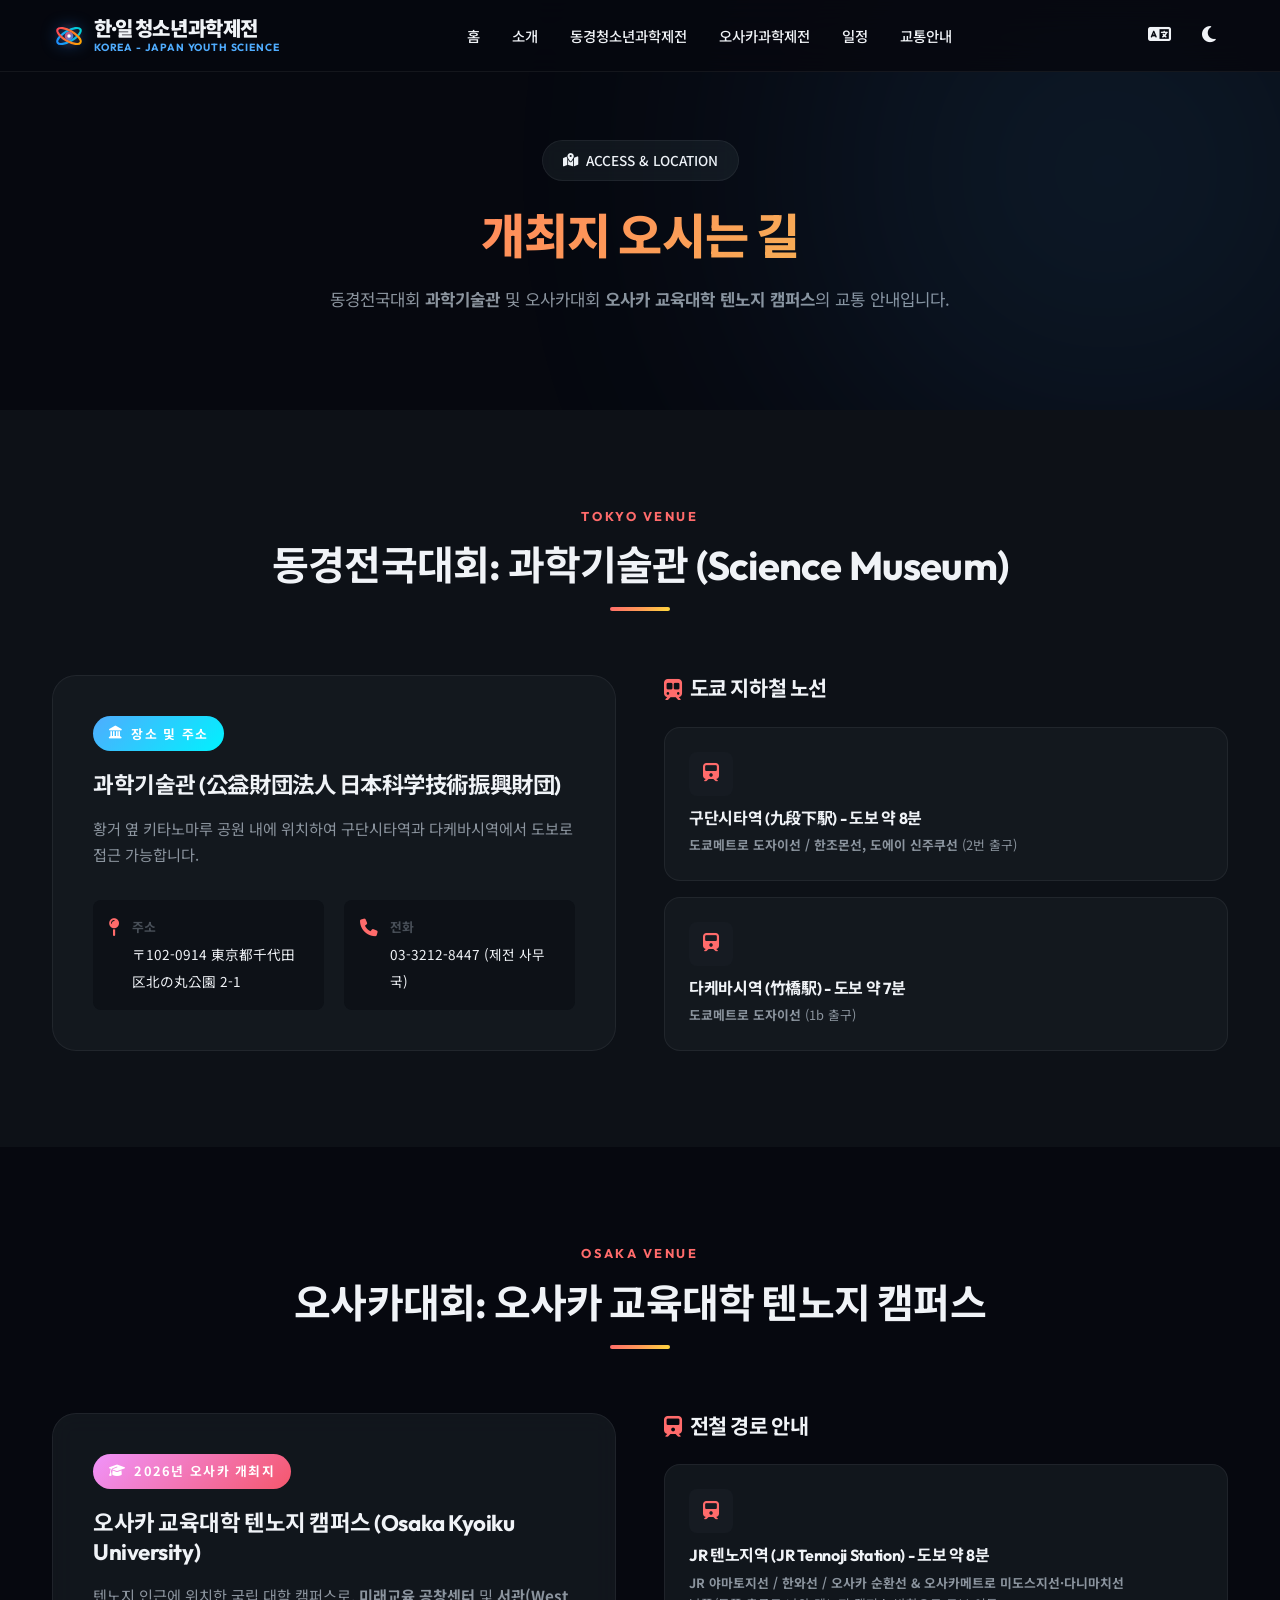
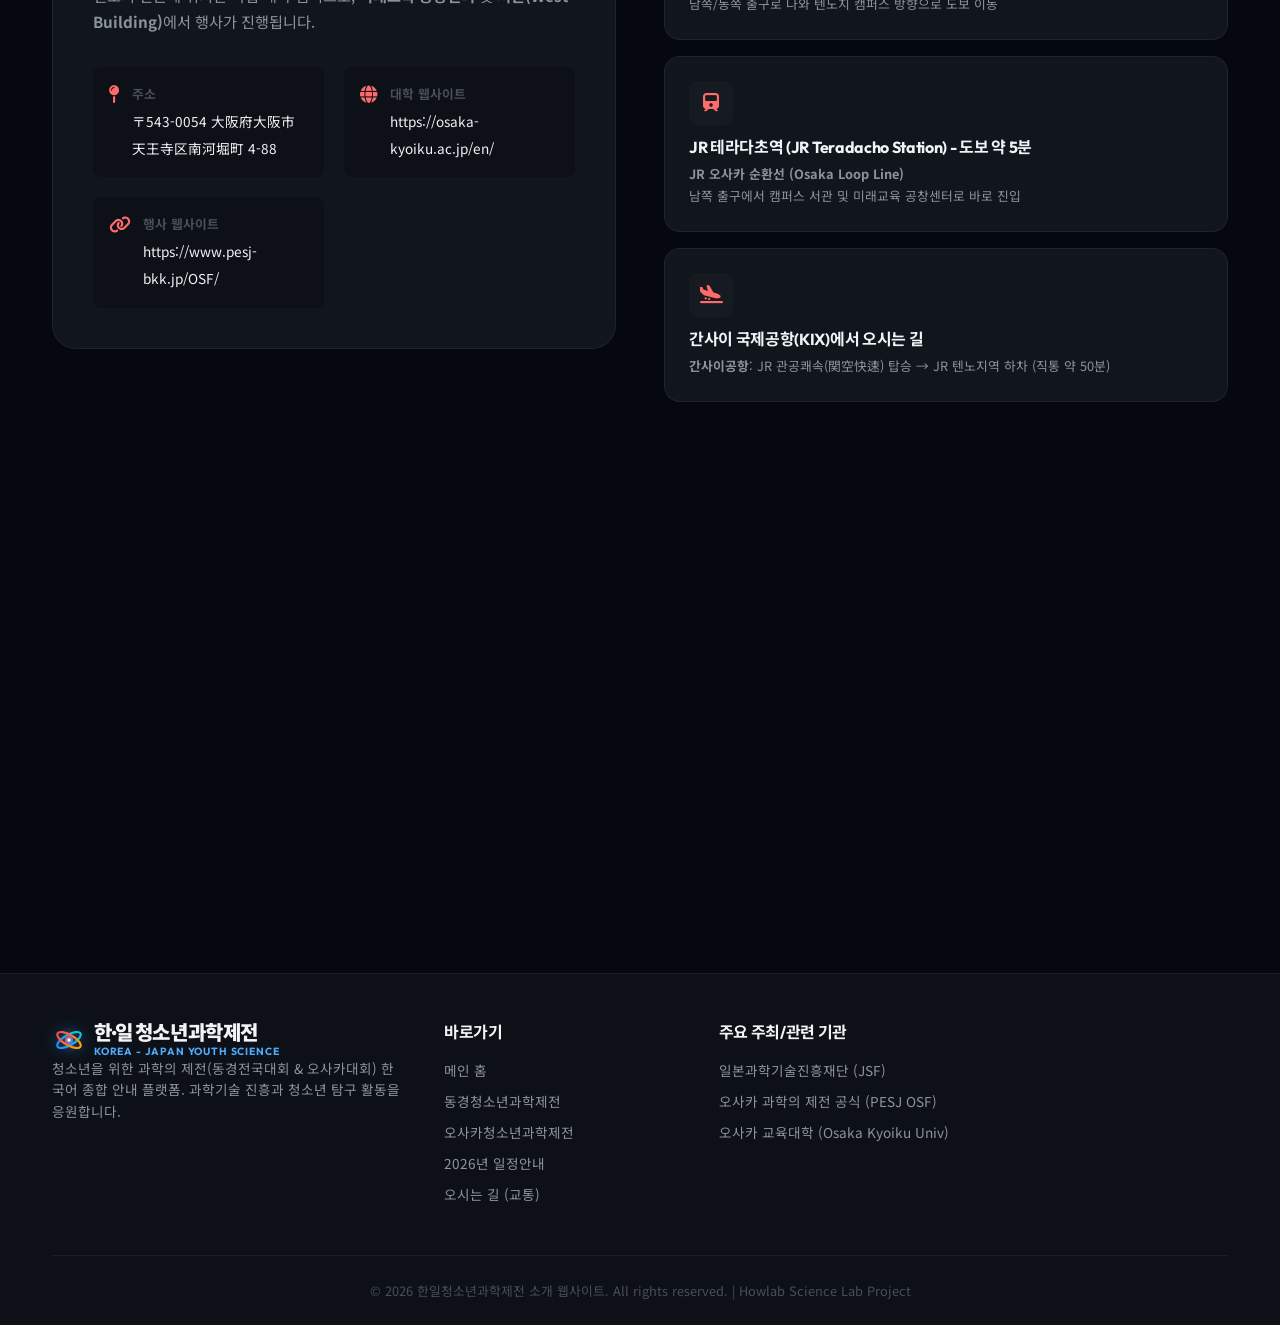
==== pages/access.html @ 29564257 "feat: Initial commit for Korea-Japan Youth Science Festival 2026 responsive website and full project" ====
<!DOCTYPE html>
<html lang="ko">
<head>
    <meta charset="UTF-8">
    <meta name="viewport" content="width=device-width, initial-scale=1.0">
    <meta name="description" content="동경청소년과학제전 2026 전국대회(도쿄 과학기술관) 및 오사카청소년과학제전 2026(오사카 교육대학 텐노지 캠퍼스) 오시는 길, 지도, 전철 경로 안내">
    <title>교통 안내 | 한일청소년과학제전</title>
    <link rel="preconnect" href="https://fonts.googleapis.com">
    <link rel="preconnect" href="https://fonts.gstatic.com" crossorigin>
    <link href="https://fonts.googleapis.com/css2?family=Noto+Sans+KR:wght@300;400;500;700;900&family=Outfit:wght@300;400;500;600;700;800&display=swap" rel="stylesheet">
    <link rel="stylesheet" href="https://cdnjs.cloudflare.com/ajax/libs/font-awesome/6.5.0/css/all.min.css">
    <link rel="stylesheet" href="../css/style.css">
</head>
<body class="dark-theme">
    <header id="main-header" class="header">
        <div class="container nav-container">
            <a href="../index.html" class="logo" id="nav-logo">
                <div class="logo-icon-svg">
                    <svg width="34" height="34" viewBox="0 0 36 36" fill="none" xmlns="http://www.w3.org/2000/svg">
                        <circle cx="18" cy="18" r="16" fill="url(#logoGlowA)" opacity="0.2"/>
                        <ellipse cx="18" cy="18" rx="14" ry="5.5" stroke="url(#blueGradA)" stroke-width="2.2" transform="rotate(-30 18 18)"/>
                        <ellipse cx="18" cy="18" rx="14" ry="5.5" stroke="url(#redGradA)" stroke-width="2.2" transform="rotate(30 18 18)"/>
                        <circle cx="18" cy="18" r="4.5" fill="url(#coreGradA)"/>
                        <circle cx="18" cy="18" r="1.8" fill="#FFFFFF"/>
                        <defs>
                            <radialGradient id="logoGlowA" cx="0" cy="0" r="1" gradientUnits="userSpaceOnUse" gradientTransform="translate(18 18) scale(16)">
                                <stop stop-color="#4facfe"/>
                                <stop offset="1" stop-color="#ff4757" stop-opacity="0"/>
                            </radialGradient>
                            <linearGradient id="redGradA" x1="4" y1="18" x2="32" y2="18" gradientUnits="userSpaceOnUse">
                                <stop stop-color="#ff4757"/>
                                <stop offset="1" stop-color="#ffa502"/>
                            </linearGradient>
                            <linearGradient id="blueGradA" x1="4" y1="18" x2="32" y2="18" gradientUnits="userSpaceOnUse">
                                <stop stop-color="#1e90ff"/>
                                <stop offset="1" stop-color="#00d2d3"/>
                            </linearGradient>
                            <linearGradient id="coreGradA" x1="13.5" y1="13.5" x2="22.5" y2="22.5" gradientUnits="userSpaceOnUse">
                                <stop stop-color="#ff4757"/>
                                <stop offset="1" stop-color="#1e90ff"/>
                            </linearGradient>
                        </defs>
                    </svg>
                </div>
                <div class="logo-text-wrap">
                    <span class="logo-text"><span class="logo-kr-accent">한·일</span>청소년과학제전</span>
                    <span class="logo-sub-badge">Korea - Japan Youth Science</span>
                </div>
            </a>
            <nav class="navbar" id="navbar">
                <ul class="nav-links">
                    <li><a href="../index.html" class="nav-link">홈</a></li>
                    <li><a href="../index.html#about" class="nav-link">소개</a></li>
                    <li><a href="tokyo.html" class="nav-link">동경청소년과학제전</a></li>
                    <li><a href="osaka.html" class="nav-link">오사카과학제전</a></li>
                    <li><a href="schedule.html" class="nav-link">일정</a></li>
                    <li><a href="access.html" class="nav-link active">교통안내</a></li>
                </ul>
            </nav>
            <div class="nav-actions">
                <button id="lang-toggle" class="icon-btn" aria-label="언어 전환"><i class="fa-solid fa-language"></i></button>
                <button id="theme-toggle" class="icon-btn" aria-label="테마 변경"><i class="fa-solid fa-moon"></i></button>
                <button id="mobile-menu-btn" class="mobile-menu-btn" aria-label="메뉴 열기"><i class="fa-solid fa-bars"></i></button>
            </div>
        </div>
    </header>

    <div id="mobile-drawer" class="mobile-drawer">
        <ul class="mobile-nav-links">
            <li><a href="../index.html" class="mobile-nav-link">홈</a></li>
            <li><a href="tokyo.html" class="mobile-nav-link">동경청소년과학제전</a></li>
            <li><a href="osaka.html" class="mobile-nav-link">오사카과학제전</a></li>
            <li><a href="schedule.html" class="mobile-nav-link">일정</a></li>
            <li><a href="access.html" class="mobile-nav-link">교통안내</a></li>
        </ul>
    </div>

    <main>
        <section class="page-hero section-padding" style="padding-top: 140px;">
            <div class="hero-glow hero-glow-2"></div>
            <div class="container text-center">
                <div class="badge reveal-fade"><i class="fa-solid fa-map-location-dot"></i> ACCESS & LOCATION</div>
                <h1 class="reveal-fade">개최지 오시는 길</h1>
                <p class="hero-description reveal-fade" style="max-width: 700px; margin: 1rem auto 0;">
                    동경전국대회 <strong>과학기술관</strong> 및 오사카대회 <strong>오사카 교육대학 텐노지 캠퍼스</strong>의 교통 안내입니다.
                </p>
            </div>
        </section>

        <!-- 동경전국대회 교통 -->
        <section class="section-padding" style="background: var(--bg-secondary);">
            <div class="container">
                <div class="section-header text-center reveal-fade">
                    <span class="section-subtitle">TOKYO VENUE</span>
                    <h2 class="section-title">동경전국대회: 과학기술관 (Science Museum)</h2>
                    <div class="section-underline"></div>
                </div>

                <div class="festival-showcase">
                    <div class="festival-info-card reveal-fade">
                        <div class="festival-badge tokyo-badge"><i class="fa-solid fa-landmark"></i> 장소 및 주소</div>
                        <h3>과학기술관 (公益財団法人 日本科学技術振興財団)</h3>
                        <p class="festival-desc">황거 옆 키타노마루 공원 내에 위치하여 구단시타역과 다케바시역에서 도보로 접근 가능합니다.</p>
                        <div class="festival-details-grid">
                            <div class="detail-item">
                                <i class="fa-solid fa-map-pin"></i>
                                <div><strong>주소</strong><span>〒102-0914 東京都千代田区北の丸公園 2-1</span></div>
                            </div>
                            <div class="detail-item">
                                <i class="fa-solid fa-phone"></i>
                                <div><strong>전화</strong><span>03-3212-8447 (제전 사무국)</span></div>
                            </div>
                        </div>
                    </div>

                    <div class="festival-programs reveal-fade">
                        <h3 class="programs-title"><i class="fa-solid fa-train-subway"></i> 도쿄 지하철 노선</h3>
                        <div class="program-list" style="grid-template-columns: 1fr;">
                            <div class="program-card">
                                <div class="program-icon"><i class="fa-solid fa-train"></i></div>
                                <h4>구단시타역 (九段下駅) - 도보 약 8분</h4>
                                <p><strong>도쿄메트로 도자이선 / 한조몬선, 도에이 신주쿠선</strong> (2번 출구)</p>
                            </div>
                            <div class="program-card">
                                <div class="program-icon"><i class="fa-solid fa-train"></i></div>
                                <h4>다케바시역 (竹橋駅) - 도보 약 7분</h4>
                                <p><strong>도쿄메트로 도자이선</strong> (1b 출구)</p>
                            </div>
                        </div>
                    </div>
                </div>
            </div>
        </section>

        <!-- 오사카대회 교통 (오사카 교육대학 텐노지 캠퍼스) -->
        <section class="section-padding">
            <div class="container">
                <div class="section-header text-center reveal-fade">
                    <span class="section-subtitle">OSAKA VENUE</span>
                    <h2 class="section-title">오사카대회: 오사카 교육대학 텐노지 캠퍼스</h2>
                    <div class="section-underline"></div>
                </div>

                <div class="festival-showcase">
                    <div class="festival-info-card reveal-fade">
                        <div class="festival-badge osaka-badge"><i class="fa-solid fa-graduation-cap"></i> 2026년 오사카 개최지</div>
                        <h3>오사카 교육대학 텐노지 캠퍼스 (Osaka Kyoiku University)</h3>
                        <p class="festival-desc">
                            텐노지 인근에 위치한 국립 대학 캠퍼스로, <strong>미래교육 공창센터</strong> 및 <strong>서관(West Building)</strong>에서 행사가 진행됩니다.
                        </p>
                        <div class="festival-details-grid">
                            <div class="detail-item">
                                <i class="fa-solid fa-map-pin"></i>
                                <div><strong>주소</strong><span>〒543-0054 大阪府大阪市天王寺区南河堀町 4-88</span></div>
                            </div>
                            <div class="detail-item">
                                <i class="fa-solid fa-globe"></i>
                                <div><strong>대학 웹사이트</strong><span>https://osaka-kyoiku.ac.jp/en/</span></div>
                            </div>
                            <div class="detail-item">
                                <i class="fa-solid fa-link"></i>
                                <div><strong>행사 웹사이트</strong><span>https://www.pesj-bkk.jp/OSF/</span></div>
                            </div>
                        </div>
                    </div>

                    <div class="festival-programs reveal-fade">
                        <h3 class="programs-title"><i class="fa-solid fa-train"></i> 전철 경로 안내</h3>
                        <div class="program-list" style="grid-template-columns: 1fr;">
                            <div class="program-card">
                                <div class="program-icon"><i class="fa-solid fa-train"></i></div>
                                <h4>JR 텐노지역 (JR Tennoji Station) - 도보 약 8분</h4>
                                <p><strong>JR 야마토지선 / 한와선 / 오사카 순환선 & 오사카메트로 미도스지선·다니마치선</strong><br>
                                남쪽/동쪽 출구로 나와 텐노지 캠퍼스 방향으로 도보 이동</p>
                            </div>
                            <div class="program-card">
                                <div class="program-icon"><i class="fa-solid fa-train"></i></div>
                                <h4>JR 테라다초역 (JR Teradacho Station) - 도보 약 5분</h4>
                                <p><strong>JR 오사카 순환선 (Osaka Loop Line)</strong><br>
                                남쪽 출구에서 캠퍼스 서관 및 미래교육 공창센터로 바로 진입</p>
                            </div>
                            <div class="program-card">
                                <div class="program-icon"><i class="fa-solid fa-plane-arrival"></i></div>
                                <h4>간사이 국제공항(KIX)에서 오시는 길</h4>
                                <p><strong>간사이공항</strong>: JR 관공쾌속(関空快速) 탑승 → JR 텐노지역 하차 (직통 약 50분)</p>
                            </div>
                        </div>
                    </div>
                </div>

                <!-- Google Map Embed (오사카 교육대학 텐노지 캠퍼스) -->
                <div class="reveal-fade" style="margin-top: 3rem;">
                    <iframe 
                        src="https://www.google.com/maps/embed?pb=!1m18!1m12!1m3!1d3282.029828551461!2d135.51860847633758!3d34.65403068564883!2m3!1f0!2f0!3f0!3m2!1i1024!2i768!4f13.1!3m3!1m2!1s0x6000e7674fa7cae1%3A0x6b72a6b290130dbb!2z5aSn6Ziq5pWZ6IKy5aSn5a2mIOmkqeeOi-Wmu-OCreODo-ODs-ODl-OCuQ!5e0!3m2!1sko!2sjp!4v1710000000000!5m2!1sko!2sjp" 
                        width="100%" height="420" style="border:0; border-radius: var(--border-radius-lg);" 
                        allowfullscreen="" loading="lazy" referrerpolicy="no-referrer-when-downgrade"
                        title="오사카 교육대학 텐노지 캠퍼스 위치 지도">
                    </iframe>
                </div>
            </div>
        </section>
    </main>

    <footer class="footer">
        <div class="container footer-container">
            <div class="footer-top">
                <div class="footer-brand">
                    <a href="../index.html" class="logo">
                        <div class="logo-icon-svg">
                            <svg width="34" height="34" viewBox="0 0 36 36" fill="none" xmlns="http://www.w3.org/2000/svg">
                                <circle cx="18" cy="18" r="16" fill="url(#logoGlowAF)" opacity="0.2"/>
                                <ellipse cx="18" cy="18" rx="14" ry="5.5" stroke="url(#blueGradAF)" stroke-width="2.2" transform="rotate(-30 18 18)"/>
                                <ellipse cx="18" cy="18" rx="14" ry="5.5" stroke="url(#redGradAF)" stroke-width="2.2" transform="rotate(30 18 18)"/>
                                <circle cx="18" cy="18" r="4.5" fill="url(#coreGradAF)"/>
                                <circle cx="18" cy="18" r="1.8" fill="#FFFFFF"/>
                                <defs>
                                    <radialGradient id="logoGlowAF" cx="0" cy="0" r="1" gradientUnits="userSpaceOnUse" gradientTransform="translate(18 18) scale(16)">
                                        <stop stop-color="#4facfe"/>
                                        <stop offset="1" stop-color="#ff4757" stop-opacity="0"/>
                                    </radialGradient>
                                    <linearGradient id="redGradAF" x1="4" y1="18" x2="32" y2="18" gradientUnits="userSpaceOnUse">
                                        <stop stop-color="#ff4757"/>
                                        <stop offset="1" stop-color="#ffa502"/>
                                    </linearGradient>
                                    <linearGradient id="blueGradAF" x1="4" y1="18" x2="32" y2="18" gradientUnits="userSpaceOnUse">
                                        <stop stop-color="#1e90ff"/>
                                        <stop offset="1" stop-color="#00d2d3"/>
                                    </linearGradient>
                                    <linearGradient id="coreGradAF" x1="13.5" y1="13.5" x2="22.5" y2="22.5" gradientUnits="userSpaceOnUse">
                                        <stop stop-color="#ff4757"/>
                                        <stop offset="1" stop-color="#1e90ff"/>
                                    </linearGradient>
                                </defs>
                            </svg>
                        </div>
                        <div class="logo-text-wrap">
                            <span class="logo-text"><span class="logo-kr-accent">한·일</span>청소년과학제전</span>
                            <span class="logo-sub-badge">Korea - Japan Youth Science</span>
                        </div>
                    </a>
                    <p class="footer-desc">
                        청소년을 위한 과학의 제전(동경전국대회 & 오사카대회) 한국어 종합 안내 플랫폼.
                        과학기술 진흥과 청소년 탐구 활동을 응원합니다.
                    </p>
                </div>

                <div class="footer-nav">
                    <h4>바로가기</h4>
                    <ul>
                        <li><a href="../index.html">메인 홈</a></li>
                        <li><a href="tokyo.html">동경청소년과학제전</a></li>
                        <li><a href="osaka.html">오사카청소년과학제전</a></li>
                        <li><a href="schedule.html">2026년 일정안내</a></li>
                        <li><a href="access.html">오시는 길 (교통)</a></li>
                    </ul>
                </div>

                <div class="footer-nav">
                    <h4>주요 주최/관련 기관</h4>
                    <ul>
                        <li><a href="https://www.jsf.or.jp" target="_blank" rel="noopener">일본과학기술진흥재단 (JSF)</a></li>
                        <li><a href="https://www.pesj-bkk.jp/OSF/" target="_blank" rel="noopener">오사카 과학의 제전 공식 (PESJ OSF)</a></li>
                        <li><a href="https://osaka-kyoiku.ac.jp/en/" target="_blank" rel="noopener">오사카 교육대학 (Osaka Kyoiku Univ)</a></li>
                    </ul>
                </div>
            </div>

            <div class="footer-bottom">
                <p>&copy; 2026 한일청소년과학제전 소개 웹사이트. All rights reserved. | Howlab Science Lab Project</p>
            </div>
        </div>
    </footer>

    <script src="../js/script.js"></script>
</body>
</html>
---- css/style.css ----
/* ==========================================================================
   CSS Variables & Design Tokens
   ========================================================================== */
:root {
    --font-heading: 'Outfit', 'Noto Sans KR', sans-serif;
    --font-body: 'Noto Sans KR', sans-serif;
    --spacing-xs: 0.5rem;
    --spacing-sm: 1rem;
    --spacing-md: 1.5rem;
    --spacing-lg: 3rem;
    --spacing-xl: 5rem;
    --transition-fast: all 0.2s cubic-bezier(0.4, 0, 0.2, 1);
    --transition-normal: all 0.4s cubic-bezier(0.4, 0, 0.2, 1);
    --transition-slow: all 0.8s cubic-bezier(0.4, 0, 0.2, 1);
    --border-radius-sm: 8px;
    --border-radius-md: 16px;
    --border-radius-lg: 24px;
    --border-radius-xl: 32px;
}

/* ---------- Dark Theme ---------- */
.dark-theme {
    --bg-primary: #06080f;
    --bg-secondary: #0d1117;
    --bg-tertiary: #161b22;
    --bg-card: rgba(22, 27, 34, 0.75);
    --bg-card-hover: rgba(33, 40, 52, 0.9);
    --border-color: rgba(255, 255, 255, 0.06);
    --border-color-hover: rgba(255, 255, 255, 0.14);
    --text-primary: #f0f3f7;
    --text-secondary: #8b949e;
    --text-muted: #484f58;
    --accent-primary: #ff6b6b;
    --accent-secondary: #ff9a56;
    --accent-tokyo: #4facfe;
    --accent-osaka: #f093fb;
    --accent-gradient: linear-gradient(135deg, #ff6b6b 0%, #ff9a56 50%, #ffd93d 100%);
    --accent-gradient-tokyo: linear-gradient(135deg, #4facfe 0%, #00f2fe 100%);
    --accent-gradient-osaka: linear-gradient(135deg, #f093fb 0%, #f5576c 100%);
    --accent-glow: rgba(255, 107, 107, 0.15);
    --shadow-sm: 0 4px 6px rgba(0, 0, 0, 0.3);
    --shadow-md: 0 10px 25px rgba(0, 0, 0, 0.5);
    --shadow-lg: 0 20px 40px rgba(0, 0, 0, 0.6);
    --shadow-glow: 0 0 30px rgba(255, 107, 107, 0.25);
    --header-bg: rgba(6, 8, 15, 0.85);
}

/* ---------- Light Theme ---------- */
.light-theme {
    --bg-primary: #f8f9fc;
    --bg-secondary: #eef1f6;
    --bg-tertiary: #e4e8ef;
    --bg-card: rgba(255, 255, 255, 0.85);
    --bg-card-hover: rgba(255, 255, 255, 0.95);
    --border-color: rgba(0, 0, 0, 0.06);
    --border-color-hover: rgba(0, 0, 0, 0.12);
    --text-primary: #1a1d27;
    --text-secondary: #555b6e;
    --text-muted: #9ca3b0;
    --accent-primary: #e74c3c;
    --accent-secondary: #e67e22;
    --accent-tokyo: #2980b9;
    --accent-osaka: #9b59b6;
    --accent-gradient: linear-gradient(135deg, #e74c3c 0%, #e67e22 50%, #f1c40f 100%);
    --accent-gradient-tokyo: linear-gradient(135deg, #2980b9 0%, #3498db 100%);
    --accent-gradient-osaka: linear-gradient(135deg, #9b59b6 0%, #e74c3c 100%);
    --accent-glow: rgba(231, 76, 60, 0.1);
    --shadow-sm: 0 2px 8px rgba(0, 0, 0, 0.06);
    --shadow-md: 0 8px 24px rgba(0, 0, 0, 0.08);
    --shadow-lg: 0 16px 40px rgba(0, 0, 0, 0.1);
    --shadow-glow: 0 0 20px rgba(231, 76, 60, 0.15);
    --header-bg: rgba(248, 249, 252, 0.88);
}

/* ==========================================================================
   Global Reset & Base
   ========================================================================== */
*, *::before, *::after {
    margin: 0;
    padding: 0;
    box-sizing: border-box;
}

html {
    scroll-behavior: smooth;
    font-size: 16px;
}

body {
    background-color: var(--bg-primary);
    color: var(--text-primary);
    font-family: var(--font-body);
    line-height: 1.7;
    overflow-x: hidden;
    transition: background-color 0.4s ease, color 0.4s ease;
}

a { text-decoration: none; color: inherit; transition: var(--transition-fast); }
ul { list-style: none; }
img { max-width: 100%; height: auto; display: block; }

.container {
    width: 100%;
    max-width: 1240px;
    margin: 0 auto;
    padding: 0 2rem;
}

.section-padding { padding: 6rem 0; }

/* ==========================================================================
   Typography
   ========================================================================== */
h1, h2, h3, h4, h5, h6 {
    font-family: var(--font-heading);
    font-weight: 700;
    letter-spacing: -0.02em;
    line-height: 1.3;
}

.gradient-text {
    background: var(--accent-gradient);
    -webkit-background-clip: text;
    -webkit-text-fill-color: transparent;
    background-clip: text;
}

.jp-text {
    font-size: 0.65em;
    opacity: 0.6;
    font-weight: 400;
    margin-left: 0.5rem;
}

.section-header { margin-bottom: 4rem; }
.section-subtitle {
    font-family: var(--font-heading);
    font-size: 0.8rem;
    font-weight: 700;
    letter-spacing: 0.2em;
    color: var(--accent-primary);
    text-transform: uppercase;
    display: block;
    margin-bottom: 0.75rem;
}
.section-title { font-size: 2.5rem; }
.section-underline {
    width: 60px;
    height: 4px;
    background: var(--accent-gradient);
    margin: 1rem auto 0;
    border-radius: 2px;
}
.text-center { text-align: center; }

.badge {
    display: inline-flex;
    align-items: center;
    gap: 0.5rem;
    padding: 0.5rem 1.25rem;
    border-radius: 9999px;
    background: var(--bg-card);
    border: 1px solid var(--border-color);
    font-size: 0.85rem;
    font-weight: 500;
    margin-bottom: 1.5rem;
    backdrop-filter: blur(8px);
}

/* ---------- Buttons ---------- */
.btn {
    display: inline-flex;
    align-items: center;
    justify-content: center;
    padding: 0.8rem 2rem;
    font-weight: 600;
    font-size: 0.95rem;
    border-radius: var(--border-radius-sm);
    transition: var(--transition-normal);
    cursor: pointer;
    gap: 0.5rem;
    border: none;
    font-family: var(--font-body);
}
.btn-primary {
    background: var(--accent-gradient);
    color: #fff;
    box-shadow: var(--shadow-glow);
}
.btn-primary:hover {
    transform: translateY(-3px);
    box-shadow: 0 8px 30px rgba(255, 107, 107, 0.4);
}
.btn-secondary {
    background: transparent;
    color: var(--text-primary);
    border: 1px solid var(--border-color);
}
.btn-secondary:hover {
    background: var(--bg-card);
    border-color: var(--accent-primary);
    transform: translateY(-3px);
}
.btn-lg { padding: 1rem 2.5rem; font-size: 1.05rem; }
.cta-banner { text-align: center; margin-top: 3rem; }

/* ==========================================================================
   Header & Navigation
   ========================================================================== */
.header {
    position: fixed;
    top: 0; left: 0; width: 100%;
    z-index: 1000;
    background-color: var(--header-bg);
    backdrop-filter: blur(16px);
    border-bottom: 1px solid var(--border-color);
    transition: var(--transition-normal);
    height: 72px;
}
.header.scrolled {
    height: 64px;
    box-shadow: var(--shadow-md);
    background-color: var(--bg-primary);
}
.nav-container {
    display: flex;
    justify-content: space-between;
    align-items: center;
    height: 100%;
}

/* Korean-Style Modern Brand Logo */
.logo {
    display: flex;
    align-items: center;
    gap: 0.75rem;
    text-decoration: none;
    transition: var(--transition-fast);
}
.logo:hover {
    transform: scale(1.02);
}
.logo-icon-svg {
    display: flex;
    align-items: center;
    justify-content: center;
    filter: drop-shadow(0 0 8px rgba(30, 144, 255, 0.4));
    transition: var(--transition-normal);
}
.logo:hover .logo-icon-svg {
    filter: drop-shadow(0 0 12px rgba(255, 71, 87, 0.6));
    transform: rotate(15deg);
}
.logo-text-wrap {
    display: flex;
    flex-direction: column;
    line-height: 1.1;
}
.logo-text {
    font-family: var(--font-heading);
    font-size: 1.25rem;
    font-weight: 900;
    letter-spacing: -0.02em;
    color: var(--text-primary);
}
.logo-kr-accent {
    color: var(--text-primary);
    -webkit-text-fill-color: var(--text-primary);
    background: none;
    font-weight: 900;
    margin-right: 2px;
}
.logo-sub-badge {
    font-size: 0.65rem;
    font-weight: 700;
    color: #4facfe;
    letter-spacing: 0.08em;
    text-transform: uppercase;
    margin-top: 2px;
}
.logo {
    display: flex;
    align-items: center;
    gap: 0.5rem;
    font-size: 1.3rem;
    font-weight: 800;
    font-family: var(--font-heading);
}
.logo-icon { color: var(--accent-primary); font-size: 1.4rem; }
.logo-accent { color: var(--accent-primary); }
.nav-links { display: flex; gap: 2rem; }
.nav-link {
    font-size: 0.9rem;
    font-weight: 500;
    position: relative;
    padding: 0.5rem 0;
}
.nav-link::after {
    content: '';
    position: absolute;
    bottom: 0; left: 0;
    width: 0; height: 2px;
    background: var(--accent-gradient);
    transition: var(--transition-fast);
}
.nav-link:hover, .nav-link.active { color: var(--accent-primary); }
.nav-link:hover::after, .nav-link.active::after { width: 100%; }

.nav-actions { display: flex; align-items: center; gap: 0.75rem; }
.icon-btn, .mobile-menu-btn {
    background: none; border: none; cursor: pointer;
    font-size: 1.15rem; color: var(--text-primary);
    width: 38px; height: 38px; border-radius: 50%;
    display: flex; align-items: center; justify-content: center;
    transition: var(--transition-fast);
}
.icon-btn:hover, .mobile-menu-btn:hover {
    background-color: var(--bg-tertiary);
    color: var(--accent-primary);
}
.mobile-menu-btn { display: none; }

/* Mobile Drawer */
.mobile-drawer {
    position: fixed;
    top: 72px; left: 0; width: 100%;
    background: var(--bg-primary);
    border-bottom: 1px solid var(--border-color);
    padding: 1.5rem 2rem;
    z-index: 999;
    transform: translateY(-150%);
    transition: transform 0.4s cubic-bezier(0.4, 0, 0.2, 1);
    box-shadow: var(--shadow-md);
}
.mobile-drawer.open { transform: translateY(0); }
.mobile-nav-links { display: flex; flex-direction: column; gap: 1rem; }
.mobile-nav-link {
    font-size: 1.1rem; font-weight: 600;
    padding: 0.75rem 1rem;
    border-radius: var(--border-radius-sm);
    transition: var(--transition-fast);
}
.mobile-nav-link:hover { background: var(--bg-tertiary); color: var(--accent-primary); }

/* ==========================================================================
   Hero Section
   ========================================================================== */
.hero-section {
    position: relative;
    min-height: 100vh;
    display: flex;
    align-items: center;
    padding-top: 100px;
    padding-bottom: 60px;
    overflow: hidden;
}
.hero-particles {
    position: absolute;
    top: 0; left: 0; width: 100%; height: 100%;
    z-index: 0;
    overflow: hidden;
}
.particle {
    position: absolute;
    border-radius: 50%;
    opacity: 0;
    animation: particleFloat linear infinite;
}
@keyframes particleFloat {
    0% { transform: translateY(100vh) rotate(0deg); opacity: 0; }
    10% { opacity: 1; }
    90% { opacity: 1; }
    100% { transform: translateY(-10vh) rotate(720deg); opacity: 0; }
}
.hero-glow {
    position: absolute;
    width: 600px; height: 600px;
    border-radius: 50%;
    filter: blur(150px);
    opacity: 0.12;
    pointer-events: none;
    z-index: 1;
}
.hero-glow-1 { top: -15%; left: -10%; background: #ff6b6b; }
.hero-glow-2 { bottom: -15%; right: -10%; background: #4facfe; }
.hero-glow-3 { top: 30%; right: 20%; background: #f093fb; width: 400px; height: 400px; }

.hero-container {
    position: relative;
    z-index: 2;
    max-width: 800px;
    text-align: center;
    margin: 0 auto;
}
.hero-content h1 {
    font-size: 3.25rem;
    line-height: 1.2;
    margin-bottom: 1.5rem;
}
.hero-description {
    font-size: 1.1rem;
    color: var(--text-secondary);
    margin-bottom: 2.5rem;
    max-width: 650px;
    margin-left: auto;
    margin-right: auto;
}
.hero-actions {
    display: flex;
    justify-content: center;
    gap: 1rem;
    margin-bottom: 4rem;
}
.hero-stats {
    display: flex;
    justify-content: center;
    align-items: center;
    gap: 2.5rem;
}
.stat-item { text-align: center; }
.stat-number {
    font-family: var(--font-heading);
    font-size: 2.5rem;
    font-weight: 800;
    background: var(--accent-gradient);
    -webkit-background-clip: text;
    -webkit-text-fill-color: transparent;
    background-clip: text;
}
.stat-suffix {
    font-family: var(--font-heading);
    font-size: 1.5rem;
    font-weight: 700;
    color: var(--accent-primary);
}
.stat-label {
    display: block;
    font-size: 0.85rem;
    color: var(--text-muted);
    margin-top: 0.25rem;
}
.stat-divider {
    width: 1px;
    height: 48px;
    background: var(--border-color);
}

/* Scroll Indicator */
.scroll-indicator {
    position: absolute;
    bottom: 30px; left: 50%;
    transform: translateX(-50%);
    z-index: 2;
    display: flex;
    flex-direction: column;
    align-items: center;
    gap: 0.5rem;
}
.mouse-icon {
    width: 24px; height: 40px;
    border: 2px solid var(--text-muted);
    border-radius: 16px;
    display: flex;
    justify-content: center;
    padding-top: 6px;
}
.wheel {
    width: 3px; height: 7px;
    background: var(--accent-primary);
    border-radius: 2px;
    animation: scrollWheel 1.5s infinite;
}
.scroll-text {
    font-size: 0.7rem;
    color: var(--text-muted);
    letter-spacing: 0.1em;
    text-transform: uppercase;
}
@keyframes scrollWheel {
    0% { transform: translateY(0); opacity: 1; }
    100% { transform: translateY(12px); opacity: 0; }
}

/* ==========================================================================
   About Section
   ========================================================================== */
.about-grid {
    display: grid;
    grid-template-columns: repeat(4, 1fr);
    gap: 2rem;
}
.about-card {
    background: var(--bg-card);
    border: 1px solid var(--border-color);
    border-radius: var(--border-radius-lg);
    padding: 2.5rem 2rem;
    text-align: center;
    backdrop-filter: blur(12px);
    transition: var(--transition-normal);
    position: relative;
    overflow: hidden;
}
.about-card::before {
    content: '';
    position: absolute;
    top: 0; left: 0;
    width: 100%; height: 3px;
    background: var(--accent-gradient);
    opacity: 0;
    transition: var(--transition-fast);
}
.about-card:hover {
    transform: translateY(-8px);
    border-color: var(--border-color-hover);
    box-shadow: var(--shadow-lg);
}
.about-card:hover::before { opacity: 1; }

.about-icon-wrap {
    width: 72px; height: 72px;
    border-radius: 50%;
    background: var(--bg-tertiary);
    display: flex;
    align-items: center;
    justify-content: center;
    font-size: 1.75rem;
    color: var(--accent-primary);
    margin: 0 auto 1.5rem;
    transition: var(--transition-normal);
}
.about-card:hover .about-icon-wrap {
    background: var(--accent-gradient);
    color: #fff;
    transform: scale(1.1) rotateY(180deg);
}
.about-card h3 { font-size: 1.2rem; margin-bottom: 0.75rem; }
.about-card p { color: var(--text-secondary); font-size: 0.9rem; line-height: 1.65; }

/* ==========================================================================
   Festival Sections (Tokyo & Osaka)
   ========================================================================== */
.festival-section { position: relative; }
.tokyo-section { background: var(--bg-secondary); }

.festival-showcase {
    display: grid;
    grid-template-columns: 1fr 1fr;
    gap: 3rem;
    align-items: start;
}
.festival-showcase.reverse { direction: rtl; }
.festival-showcase.reverse > * { direction: ltr; }

.festival-info-card {
    background: var(--bg-card);
    border: 1px solid var(--border-color);
    border-radius: var(--border-radius-lg);
    padding: 2.5rem;
    backdrop-filter: blur(12px);
    transition: var(--transition-normal);
}
.festival-info-card:hover {
    border-color: var(--border-color-hover);
    box-shadow: var(--shadow-lg);
}
.festival-badge {
    display: inline-flex;
    align-items: center;
    gap: 0.5rem;
    padding: 0.4rem 1rem;
    border-radius: 9999px;
    font-size: 0.8rem;
    font-weight: 700;
    letter-spacing: 0.1em;
    margin-bottom: 1.25rem;
}
.tokyo-badge { background: var(--accent-gradient-tokyo); color: #fff; }
.osaka-badge { background: var(--accent-gradient-osaka); color: #fff; }

.festival-info-card h3 { font-size: 1.4rem; margin-bottom: 1rem; }
.festival-desc {
    color: var(--text-secondary);
    font-size: 0.95rem;
    margin-bottom: 2rem;
    line-height: 1.7;
}

.festival-details-grid {
    display: grid;
    grid-template-columns: 1fr 1fr;
    gap: 1.25rem;
}
.detail-item {
    display: flex;
    align-items: flex-start;
    gap: 0.75rem;
    padding: 1rem;
    background: var(--bg-secondary);
    border-radius: var(--border-radius-sm);
    transition: var(--transition-fast);
}
.detail-item:hover { background: var(--bg-tertiary); }
.detail-item i {
    color: var(--accent-primary);
    font-size: 1.1rem;
    margin-top: 0.2rem;
}
.detail-item strong {
    display: block;
    font-size: 0.8rem;
    color: var(--text-muted);
    margin-bottom: 0.15rem;
}
.detail-item span { font-size: 0.85rem; }

/* Programs */
.programs-title {
    display: flex;
    align-items: center;
    gap: 0.5rem;
    font-size: 1.25rem;
    margin-bottom: 1.5rem;
    color: var(--accent-primary);
}
.program-list {
    display: grid;
    grid-template-columns: 1fr 1fr;
    gap: 1rem;
}
.program-card {
    background: var(--bg-card);
    border: 1px solid var(--border-color);
    border-radius: var(--border-radius-md);
    padding: 1.5rem;
    transition: var(--transition-normal);
}
.program-card:hover {
    transform: translateY(-4px);
    border-color: var(--border-color-hover);
    box-shadow: var(--shadow-md);
}
.program-icon {
    width: 44px; height: 44px;
    border-radius: var(--border-radius-sm);
    background: var(--bg-tertiary);
    display: flex;
    align-items: center;
    justify-content: center;
    font-size: 1.15rem;
    color: var(--accent-primary);
    margin-bottom: 0.75rem;
    transition: var(--transition-fast);
}
.program-card:hover .program-icon {
    background: var(--accent-gradient);
    color: #fff;
}
.program-card h4 { font-size: 1rem; margin-bottom: 0.35rem; }
.program-card p { color: var(--text-secondary); font-size: 0.8rem; }

/* ==========================================================================
   Comparison Table
   ========================================================================== */
.compare-section { background: var(--bg-secondary); }
.compare-table-wrapper {
    overflow-x: auto;
    border-radius: var(--border-radius-lg);
    border: 1px solid var(--border-color);
    box-shadow: var(--shadow-md);
}
.compare-table {
    width: 100%;
    border-collapse: collapse;
    background: var(--bg-card);
    backdrop-filter: blur(12px);
}
.compare-table thead th {
    padding: 1.25rem 1.5rem;
    font-size: 1rem;
    font-weight: 700;
    text-align: left;
    border-bottom: 2px solid var(--border-color);
}
.compare-table thead th:first-child { width: 20%; }
.tokyo-col { color: var(--accent-tokyo); }
.osaka-col { color: var(--accent-osaka); }
.compare-table tbody td {
    padding: 1rem 1.5rem;
    font-size: 0.9rem;
    border-bottom: 1px solid var(--border-color);
    vertical-align: top;
}
.compare-table tbody tr:hover { background: var(--bg-card-hover); }
.compare-table tbody tr:last-child td { border-bottom: none; }

/* ==========================================================================
   Schedule / Timeline
   ========================================================================== */
.timeline {
    position: relative;
    max-width: 800px;
    margin: 0 auto;
    padding: 2rem 0;
}
.timeline::before {
    content: '';
    position: absolute;
    top: 0; bottom: 0;
    left: 24px;
    width: 2px;
    background: var(--border-color);
}
.timeline-item {
    position: relative;
    padding-left: 72px;
    margin-bottom: 3rem;
}
.timeline-item:last-child { margin-bottom: 0; }
.timeline-dot {
    position: absolute;
    left: 14px; top: 8px;
    width: 22px; height: 22px;
    border-radius: 50%;
    border: 3px solid;
    background: var(--bg-primary);
    z-index: 2;
}
.tokyo-dot { border-color: var(--accent-tokyo); }
.osaka-dot { border-color: var(--accent-osaka); }

.timeline-date {
    font-size: 0.85rem;
    font-weight: 700;
    color: var(--text-muted);
    margin-bottom: 0.5rem;
    letter-spacing: 0.05em;
}
.timeline-content {
    background: var(--bg-card);
    border: 1px solid var(--border-color);
    border-radius: var(--border-radius-md);
    padding: 2rem;
    backdrop-filter: blur(12px);
    transition: var(--transition-normal);
}
.timeline-content:hover {
    border-color: var(--border-color-hover);
    box-shadow: var(--shadow-md);
}
.timeline-header {
    display: flex;
    align-items: center;
    gap: 0.75rem;
    margin-bottom: 0.75rem;
    flex-wrap: wrap;
}
.timeline-badge {
    display: inline-flex;
    align-items: center;
    gap: 0.3rem;
    padding: 0.3rem 0.8rem;
    border-radius: 9999px;
    font-size: 0.7rem;
    font-weight: 700;
    letter-spacing: 0.08em;
}
.tokyo-badge-sm { background: var(--accent-gradient-tokyo); color: #fff; }
.osaka-badge-sm { background: var(--accent-gradient-osaka); color: #fff; }

.timeline-header h3 { font-size: 1.15rem; }
.timeline-description {
    color: var(--text-secondary);
    font-size: 0.9rem;
    margin-bottom: 1rem;
}
.timeline-tags { display: flex; gap: 0.5rem; flex-wrap: wrap; }
.tag {
    padding: 0.2rem 0.65rem;
    border-radius: 9999px;
    font-size: 0.75rem;
    font-weight: 500;
    background: var(--bg-tertiary);
    color: var(--text-secondary);
    border: 1px solid var(--border-color);
}

/* ==========================================================================
   Access Section
   ========================================================================== */
.access-grid {
    display: grid;
    grid-template-columns: 1fr 1fr;
    gap: 2.5rem;
}
.access-card {
    border-radius: var(--border-radius-lg);
    overflow: hidden;
    border: 1px solid var(--border-color);
    background: var(--bg-card);
    backdrop-filter: blur(12px);
    transition: var(--transition-normal);
}
.access-card:hover {
    transform: translateY(-5px);
    box-shadow: var(--shadow-lg);
}
.access-card-header {
    padding: 2rem;
    text-align: center;
    color: #fff;
}
.access-card-header i { font-size: 2rem; margin-bottom: 0.5rem; }
.access-card-header h3 { font-size: 1.3rem; margin-bottom: 0.25rem; }
.access-card-header span { font-size: 0.85rem; opacity: 0.85; }
.tokyo-header { background: var(--accent-gradient-tokyo); }
.osaka-header { background: var(--accent-gradient-osaka); }

.access-card-body { padding: 2rem; }
.access-address {
    display: flex;
    align-items: flex-start;
    gap: 0.75rem;
    padding-bottom: 1.5rem;
    margin-bottom: 1.5rem;
    border-bottom: 1px solid var(--border-color);
}
.access-address i { color: var(--accent-primary); margin-top: 0.25rem; }
.access-address p { font-size: 0.85rem; color: var(--text-secondary); line-height: 1.6; }

.access-routes { display: flex; flex-direction: column; gap: 1rem; }
.access-routes li {
    display: flex;
    align-items: center;
    gap: 0.75rem;
    font-size: 0.85rem;
}
.access-routes li i { color: var(--accent-primary); width: 20px; text-align: center; }

/* ==========================================================================
   Gallery Section
   ========================================================================== */
.gallery-section { background: var(--bg-secondary); }
.gallery-grid {
    display: grid;
    grid-template-columns: repeat(4, 1fr);
    grid-auto-rows: 220px;
    gap: 1rem;
}
.gallery-item {
    position: relative;
    border-radius: var(--border-radius-md);
    overflow: hidden;
    cursor: pointer;
    transition: var(--transition-normal);
}
.gallery-item-lg { grid-column: span 2; }
.gallery-placeholder {
    width: 100%; height: 100%;
    background: var(--bg-tertiary);
    display: flex;
    align-items: center;
    justify-content: center;
    font-size: 3rem;
    color: var(--text-muted);
}
.gallery-overlay {
    position: absolute;
    top: 0; left: 0;
    width: 100%; height: 100%;
    background: linear-gradient(180deg, transparent 40%, rgba(0,0,0,0.75) 100%);
    display: flex;
    flex-direction: column;
    align-items: center;
    justify-content: flex-end;
    padding: 1.5rem;
    opacity: 0;
    transition: var(--transition-normal);
    z-index: 2;
    color: #fff;
}
.gallery-overlay i { font-size: 1.5rem; margin-bottom: 0.5rem; }
.gallery-overlay span { font-size: 0.85rem; font-weight: 600; }
.gallery-item:hover .gallery-overlay { opacity: 1; }
.gallery-item:hover { transform: scale(1.02); box-shadow: var(--shadow-lg); }

/* ==========================================================================
   Footer
   ========================================================================== */
.footer {
    background: var(--bg-secondary);
    border-top: 1px solid var(--border-color);
    padding: 3rem 0 0;
}
.footer-top {
    display: grid;
    grid-template-columns: 1.5fr 1fr 1fr 1fr;
    gap: 2.5rem;
    padding-bottom: 3rem;
    border-bottom: 1px solid var(--border-color);
}
.footer-brand .footer-logo {
    display: flex;
    align-items: center;
    gap: 0.5rem;
    font-family: var(--font-heading);
    font-size: 1.2rem;
    font-weight: 800;
    margin-bottom: 1rem;
}
.footer-desc { color: var(--text-secondary); font-size: 0.85rem; line-height: 1.6; }
.footer-nav h4 {
    font-size: 1rem;
    margin-bottom: 1rem;
    color: var(--text-primary);
}
.footer-nav ul { display: flex; flex-direction: column; gap: 0.5rem; }
.footer-nav li {
    font-size: 0.85rem;
    color: var(--text-secondary);
    display: flex;
    align-items: center;
    gap: 0.5rem;
}
.footer-nav a:hover { color: var(--accent-primary); }
.footer-bottom {
    padding: 1.5rem 0;
    text-align: center;
}
.footer-bottom p { font-size: 0.8rem; color: var(--text-muted); }

/* ==========================================================================
   Reveal Animation
   ========================================================================== */
.reveal-fade {
    opacity: 0;
    transform: translateY(30px);
    transition: opacity 0.6s ease, transform 0.6s ease;
}
.reveal-fade.revealed {
    opacity: 1;
    transform: translateY(0);
}

/* ==========================================================================
   Animations
   ========================================================================== */
@keyframes fadeIn {
    from { opacity: 0; transform: translateY(10px); }
    to { opacity: 1; transform: translateY(0); }
}
@keyframes borderGlow {
    0% { opacity: 0.2; }
    100% { opacity: 0.5; }
}
@keyframes blink {
    0%, 100% { opacity: 1; }
    50% { opacity: 0; }
}

/* ==========================================================================
   Sub-page Specific Styles
   ========================================================================== */
/* Page Hero (sub-pages) */
.page-hero {
    position: relative;
    background: var(--bg-primary);
    overflow: hidden;
    min-height: 340px;
    display: flex;
    align-items: center;
}
.page-hero h1 {
    font-family: var(--font-heading);
    font-size: 3rem;
    font-weight: 800;
    margin-bottom: 0.5rem;
    background: var(--accent-gradient);
    -webkit-background-clip: text;
    -webkit-text-fill-color: transparent;
    background-clip: text;
}
.page-hero .hero-description {
    color: var(--text-secondary);
    font-size: 1.05rem;
    line-height: 1.8;
}
.jp-text {
    font-size: 0.5em;
    opacity: 0.5;
    display: block;
    font-weight: 400;
    -webkit-text-fill-color: var(--text-muted);
}

/* Festival Badge Variants */
.tokyo-badge {
    background: var(--accent-gradient-tokyo) !important;
    color: #fff !important;
}
.osaka-badge {
    background: var(--accent-gradient-osaka) !important;
    color: #fff !important;
}

/* Timeline Dot Variants */
.tokyo-dot {
    background: var(--accent-gradient-tokyo) !important;
    box-shadow: 0 0 12px rgba(79, 172, 254, 0.5);
}
.osaka-dot {
    background: var(--accent-gradient-osaka) !important;
    box-shadow: 0 0 12px rgba(240, 147, 251, 0.5);
}

/* Programs Title */
.programs-title {
    font-family: var(--font-heading);
    font-size: 1.3rem;
    font-weight: 700;
    color: var(--text-primary);
    margin-bottom: 1.5rem;
    display: flex;
    align-items: center;
    gap: 0.5rem;
}
.programs-title i {
    color: var(--accent-primary);
}

/* Access Card Headers */
.access-card-header {
    padding: 1.5rem;
    border-radius: var(--border-radius-md) var(--border-radius-md) 0 0;
    color: #fff;
    text-align: center;
}
.access-card-header i {
    font-size: 2rem;
    margin-bottom: 0.5rem;
    display: block;
}
.access-card-header h3 {
    font-family: var(--font-heading);
    font-size: 1.4rem;
    font-weight: 700;
    margin-bottom: 0.25rem;
}
.access-card-header span {
    font-size: 0.85rem;
    opacity: 0.85;
}
.tokyo-header {
    background: var(--accent-gradient-tokyo);
}
.osaka-header {
    background: var(--accent-gradient-osaka);
}
.access-card-body {
    padding: 1.5rem;
    background: var(--bg-card);
    border-radius: 0 0 var(--border-radius-md) var(--border-radius-md);
    border: 1px solid var(--border-color);
    border-top: none;
}

/* Access Routes List */
.access-routes {
    list-style: none;
    padding: 0;
    margin: 0;
    display: flex;
    flex-direction: column;
    gap: 1rem;
}
.access-routes li {
    display: flex;
    align-items: flex-start;
    gap: 0.75rem;
    font-size: 0.92rem;
    color: var(--text-secondary);
    line-height: 1.6;
}
.access-routes li i {
    color: var(--accent-primary);
    margin-top: 0.25rem;
    min-width: 18px;
    text-align: center;
}
.access-routes li strong {
    color: var(--text-primary);
}

/* Timeline Description */
.timeline-description {
    color: var(--text-secondary);
    font-size: 0.92rem;
    line-height: 1.7;
    margin-top: 0.5rem;
}

/* ==========================================================================
   Responsive Design
   ========================================================================== */
/* Tablet */
@media (max-width: 1024px) {
    .about-grid { grid-template-columns: repeat(2, 1fr); }
    .festival-showcase { grid-template-columns: 1fr; }
    .festival-showcase.reverse { direction: ltr; }
    .footer-top { grid-template-columns: repeat(2, 1fr); }
}

/* Mobile */
@media (max-width: 768px) {
    .section-padding { padding: 4rem 0; }
    .section-title { font-size: 2rem; }
    .container { padding: 0 1.25rem; }

    /* Nav */
    .navbar { display: none; }
    .mobile-menu-btn { display: flex; }

    /* Hero */
    .hero-content h1 { font-size: 2.25rem; }
    .hero-description { font-size: 0.95rem; }
    .hero-actions { flex-direction: column; align-items: center; }
    .hero-stats { gap: 1.5rem; }
    .stat-number { font-size: 2rem; }

    /* About */
    .about-grid { grid-template-columns: 1fr; }

    /* Festival */
    .festival-details-grid { grid-template-columns: 1fr; }
    .program-list { grid-template-columns: 1fr; }

    /* Compare */
    .compare-table thead th,
    .compare-table tbody td { padding: 0.75rem 1rem; font-size: 0.8rem; }

    /* Timeline */
    .timeline::before { left: 16px; }
    .timeline-item { padding-left: 52px; }
    .timeline-dot { left: 6px; width: 20px; height: 20px; }

    /* Access */
    .access-grid { grid-template-columns: 1fr; }

    /* Gallery */
    .gallery-grid { grid-template-columns: repeat(2, 1fr); grid-auto-rows: 180px; }
    .gallery-item-lg { grid-column: span 2; }

    /* Footer */
    .footer-top { grid-template-columns: 1fr; }
}

/* Small Mobile */
@media (max-width: 480px) {
    html { font-size: 14px; }
    .hero-content h1 { font-size: 1.85rem; }
    .hero-stats { flex-direction: column; gap: 1rem; }
    .stat-divider { width: 48px; height: 1px; }
    .nav-links { gap: 1.5rem; }
    .gallery-grid { grid-template-columns: 1fr; }
    .gallery-item-lg { grid-column: span 1; }
    .btn-lg { padding: 0.8rem 1.5rem; font-size: 0.95rem; }
}
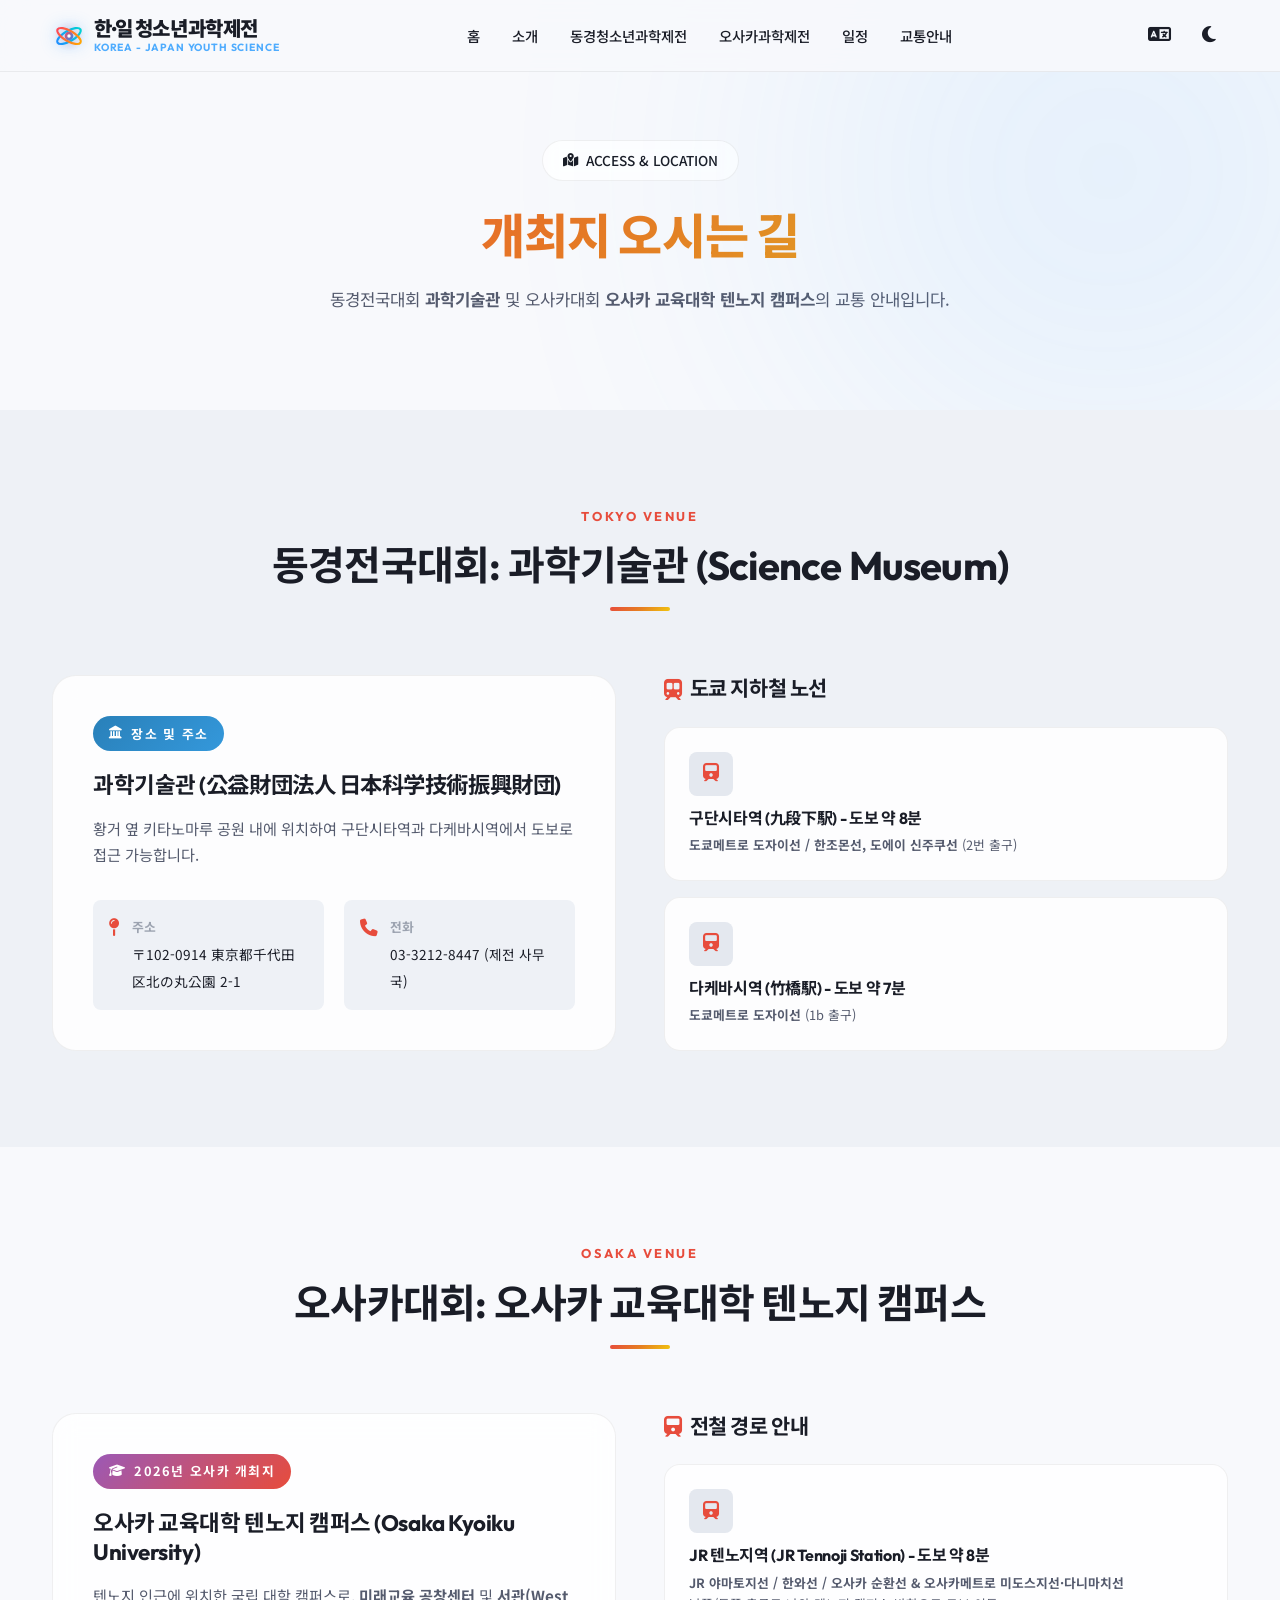
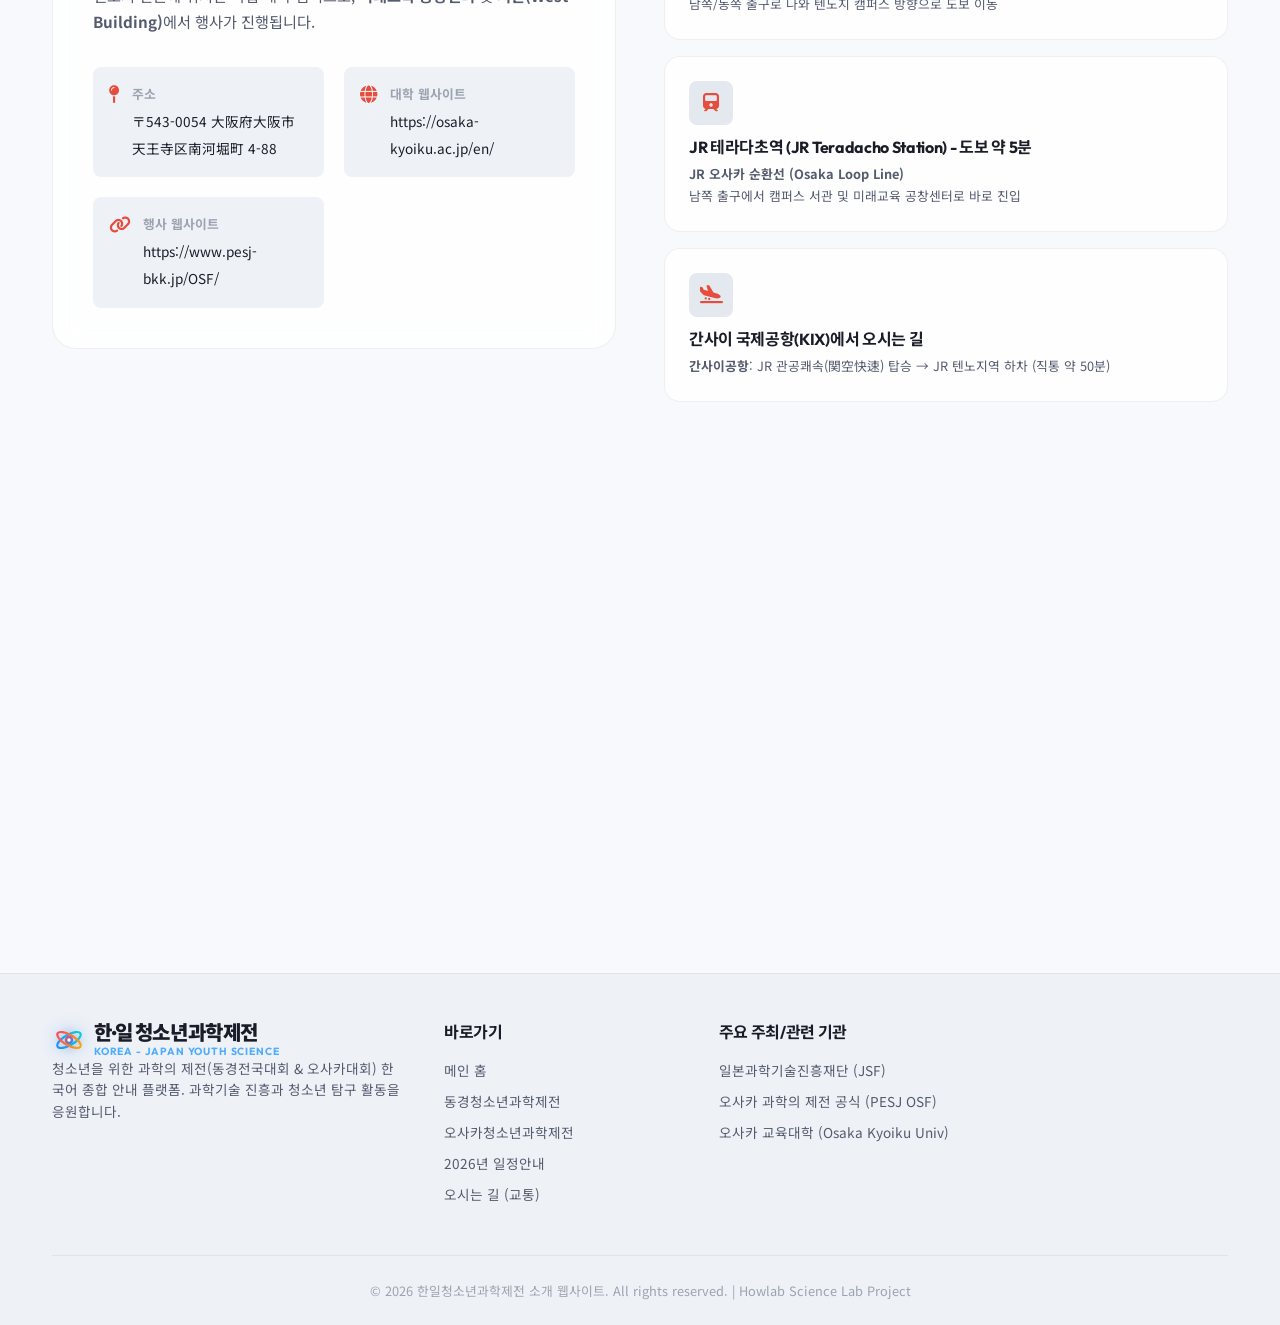
==== commit cd7b21ba: "feat: Change default theme from dark to light (day mode)" ====
--- a/pages/access.html
+++ b/pages/access.html
@@ -11,7 +11,7 @@
     <link rel="stylesheet" href="https://cdnjs.cloudflare.com/ajax/libs/font-awesome/6.5.0/css/all.min.css">
     <link rel="stylesheet" href="../css/style.css">
 </head>
-<body class="dark-theme">
+<body class="light-theme">
     <header id="main-header" class="header">
         <div class="container nav-container">
             <a href="../index.html" class="logo" id="nav-logo">
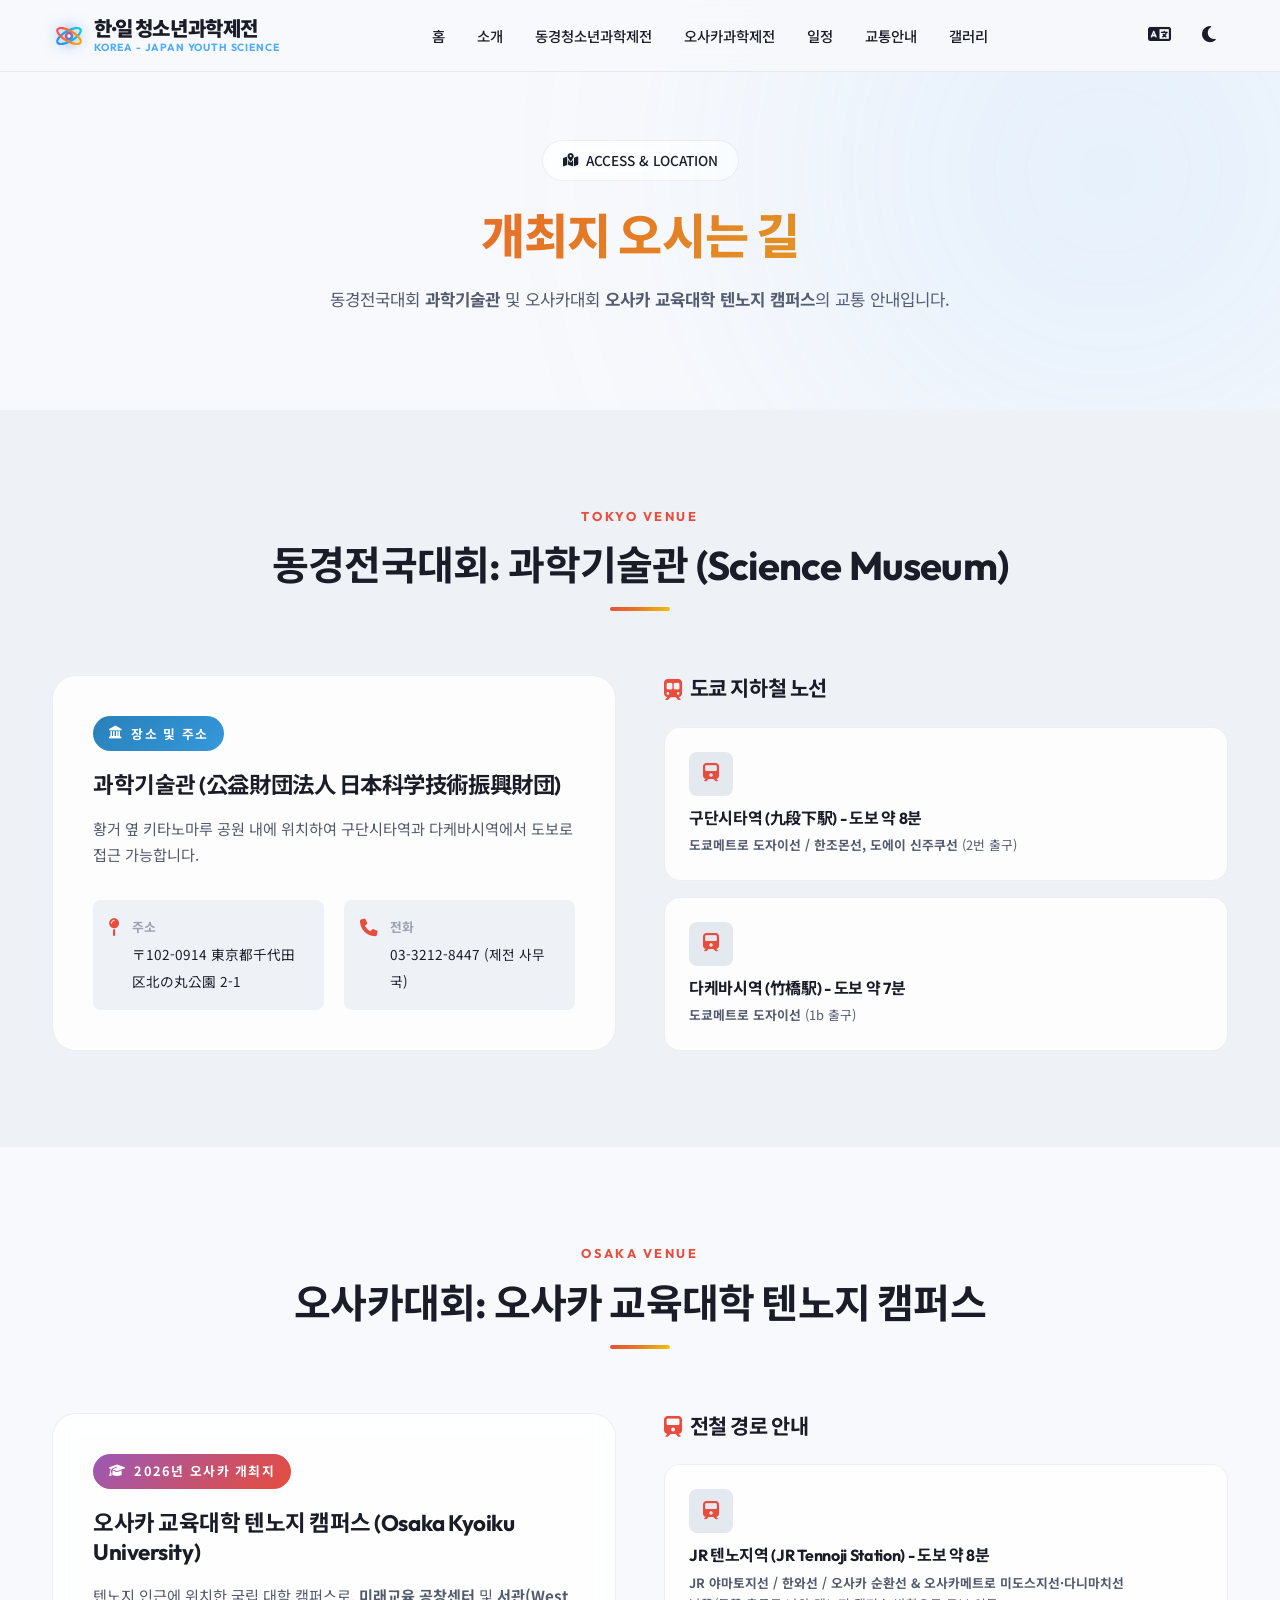
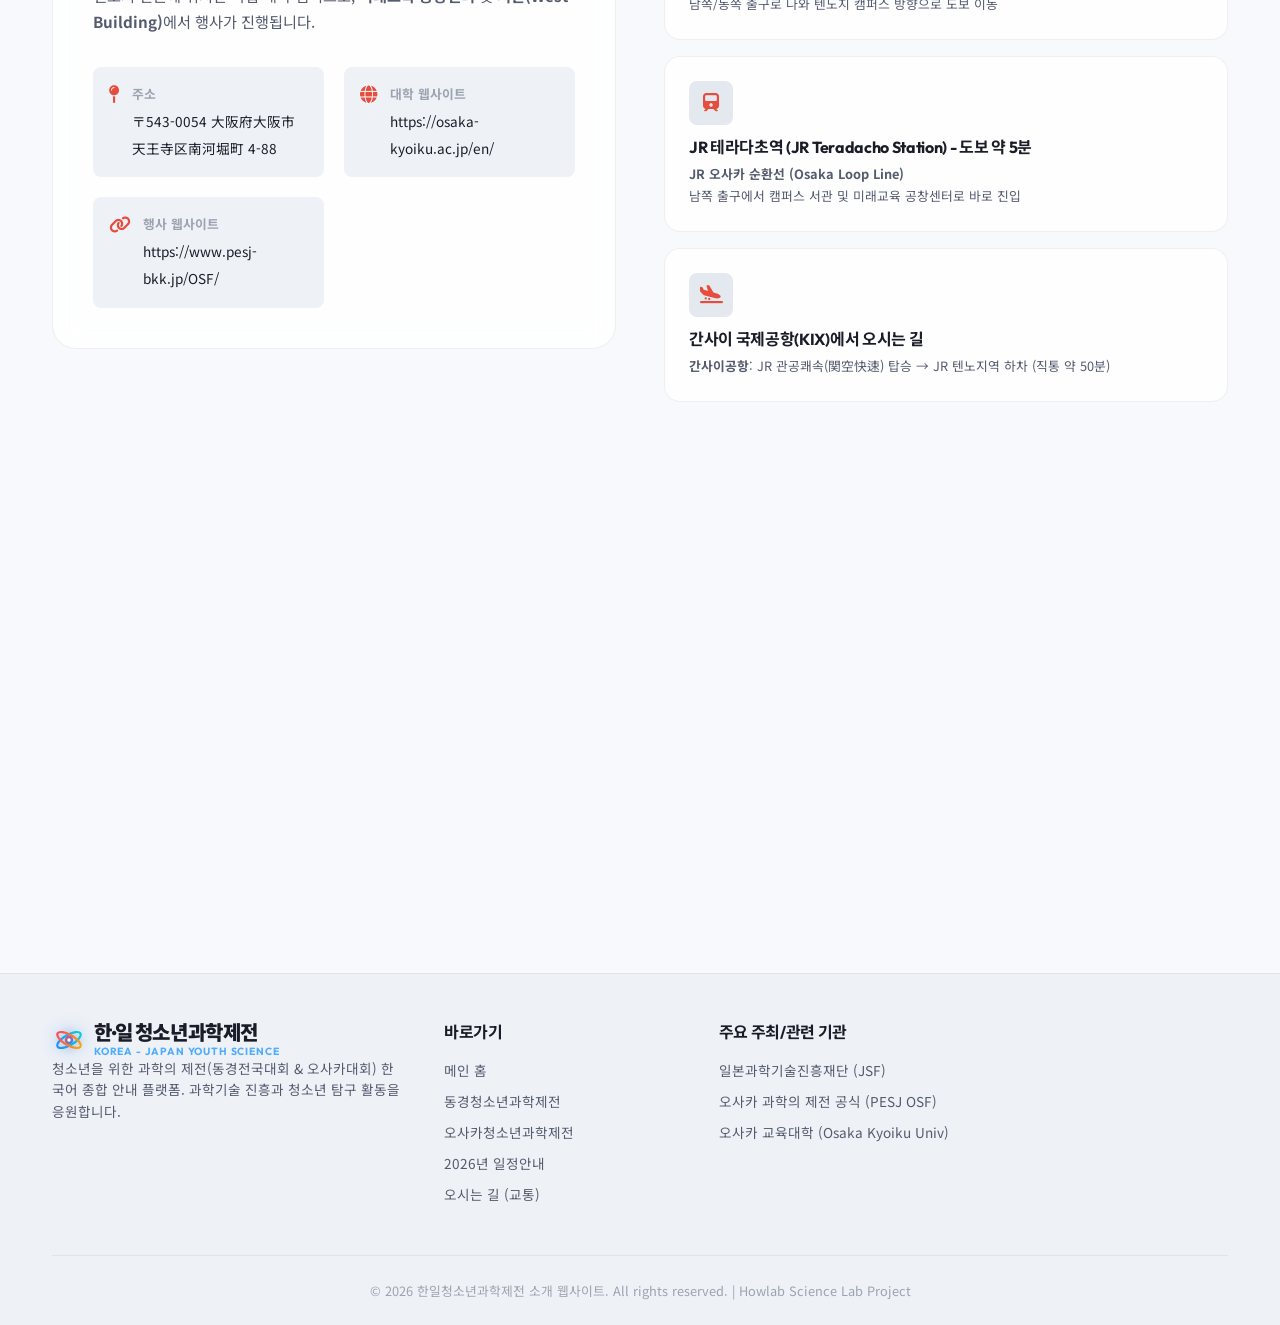
==== commit 3304b1cc: "feat: Implement paginated gallery page with interactive lightbox modal" ====
--- a/pages/access.html
+++ b/pages/access.html
@@ -55,6 +55,7 @@
                     <li><a href="osaka.html" class="nav-link">오사카과학제전</a></li>
                     <li><a href="schedule.html" class="nav-link">일정</a></li>
                     <li><a href="access.html" class="nav-link active">교통안내</a></li>
+                    <li><a href="gallery.html" class="nav-link">갤러리</a></li>
                 </ul>
             </nav>
             <div class="nav-actions">
@@ -72,6 +73,7 @@
             <li><a href="osaka.html" class="mobile-nav-link">오사카과학제전</a></li>
             <li><a href="schedule.html" class="mobile-nav-link">일정</a></li>
             <li><a href="access.html" class="mobile-nav-link">교통안내</a></li>
+            <li><a href="gallery.html" class="mobile-nav-link">갤러리</a></li>
         </ul>
     </div>
 
--- a/css/style.css
+++ b/css/style.css
@@ -1164,3 +1164,230 @@
     .gallery-item-lg { grid-column: span 1; }
     .btn-lg { padding: 0.8rem 1.5rem; font-size: 0.95rem; }
 }
+
+/* ==========================================================================
+   Gallery Board & Lightbox Styles
+   ========================================================================== */
+.gallery-board-section {
+    padding-top: 140px;
+    padding-bottom: 5rem;
+    min-height: 80vh;
+}
+.gallery-board-grid {
+    display: grid;
+    grid-template-columns: repeat(5, 1fr);
+    grid-template-rows: repeat(2, 1fr);
+    gap: 20px;
+    margin-top: 2.5rem;
+    margin-bottom: 3rem;
+}
+.gallery-board-card {
+    background: var(--bg-card);
+    border: 1px solid var(--border-color);
+    border-radius: var(--border-radius-md);
+    overflow: hidden;
+    transition: var(--transition-normal);
+    cursor: pointer;
+    display: flex;
+    flex-direction: column;
+}
+.gallery-board-card:hover {
+    transform: translateY(-5px);
+    border-color: var(--border-color-hover);
+    box-shadow: var(--shadow-md);
+}
+.gallery-card-thumb {
+    width: 100%;
+    aspect-ratio: 4 / 3;
+    overflow: hidden;
+    background: var(--bg-secondary);
+    position: relative;
+}
+.gallery-card-thumb img {
+    width: 100%;
+    height: 100%;
+    object-fit: cover;
+    transition: var(--transition-normal);
+}
+.gallery-board-card:hover .gallery-card-thumb img {
+    transform: scale(1.05);
+}
+.gallery-card-body {
+    padding: 1rem;
+    display: flex;
+    flex-direction: column;
+    flex-grow: 1;
+}
+.gallery-card-title {
+    font-size: 0.95rem;
+    font-weight: 700;
+    color: var(--text-primary);
+    margin-bottom: 0.5rem;
+    line-height: 1.4;
+    display: -webkit-box;
+    -webkit-line-clamp: 2;
+    -webkit-box-orient: vertical;
+    overflow: hidden;
+}
+.gallery-card-desc {
+    font-size: 0.8rem;
+    color: var(--text-secondary);
+    line-height: 1.5;
+    margin-top: auto;
+    display: -webkit-box;
+    -webkit-line-clamp: 2;
+    -webkit-box-orient: vertical;
+    overflow: hidden;
+}
+
+/* Pagination */
+.pagination-container {
+    display: flex;
+    justify-content: center;
+    align-items: center;
+    gap: 8px;
+    margin-top: 2rem;
+}
+.pagination-btn {
+    padding: 8px 16px;
+    border: 1px solid var(--border-color);
+    background: var(--bg-card);
+    color: var(--text-primary);
+    border-radius: var(--border-radius-sm);
+    cursor: pointer;
+    font-size: 0.9rem;
+    transition: var(--transition-fast);
+    display: inline-flex;
+    align-items: center;
+    gap: 4px;
+}
+.pagination-btn:hover:not(:disabled) {
+    border-color: var(--primary-color);
+    color: var(--primary-color);
+    background: var(--bg-secondary);
+}
+.pagination-btn.active {
+    background: var(--primary-color);
+    color: #fff;
+    border-color: var(--primary-color);
+}
+.pagination-btn:disabled {
+    opacity: 0.5;
+    cursor: not-allowed;
+}
+
+/* Lightbox Modal */
+.lightbox-modal {
+    display: none;
+    position: fixed;
+    z-index: 2000;
+    left: 0;
+    top: 0;
+    width: 100%;
+    height: 100%;
+    background-color: rgba(15, 23, 42, 0.95);
+    backdrop-filter: blur(8px);
+    justify-content: center;
+    align-items: center;
+    flex-direction: column;
+}
+.lightbox-close {
+    position: absolute;
+    top: 24px;
+    right: 32px;
+    color: #fff;
+    font-size: 40px;
+    font-weight: 300;
+    cursor: pointer;
+    transition: var(--transition-fast);
+}
+.lightbox-close:hover {
+    color: var(--primary-color);
+}
+.lightbox-content-wrap {
+    position: relative;
+    max-width: 80%;
+    max-height: 70%;
+    display: flex;
+    justify-content: center;
+    align-items: center;
+}
+.lightbox-content {
+    max-width: 100%;
+    max-height: 100%;
+    object-fit: contain;
+    border-radius: var(--border-radius-md);
+    box-shadow: 0 25px 50px -12px rgba(0, 0, 0, 0.5);
+    border: 1px solid rgba(255, 255, 255, 0.1);
+}
+.lightbox-nav {
+    position: absolute;
+    top: 50%;
+    transform: translateY(-50%);
+    background: rgba(255, 255, 255, 0.1);
+    color: #fff;
+    border: none;
+    width: 48px;
+    height: 48px;
+    border-radius: 50%;
+    cursor: pointer;
+    display: flex;
+    align-items: center;
+    justify-content: center;
+    font-size: 1.2rem;
+    transition: var(--transition-fast);
+    backdrop-filter: blur(4px);
+}
+.lightbox-nav:hover {
+    background: var(--primary-color);
+    color: #fff;
+}
+.lightbox-prev { left: -72px; }
+.lightbox-next { right: -72px; }
+.lightbox-caption {
+    margin-top: 24px;
+    text-align: center;
+    color: #fff;
+    max-width: 60%;
+}
+.lightbox-caption h3 {
+    font-size: 1.25rem;
+    font-weight: 700;
+    margin-bottom: 8px;
+}
+.lightbox-caption p {
+    font-size: 0.95rem;
+    color: #94a3b8;
+    line-height: 1.5;
+}
+
+/* Responsive adjustments for gallery board */
+@media (max-width: 1200px) {
+    .lightbox-prev { left: 16px; }
+    .lightbox-next { right: 16px; }
+    .lightbox-content-wrap { max-width: 90%; }
+}
+@media (max-width: 1024px) {
+    .gallery-board-grid {
+        grid-template-columns: repeat(3, 1fr);
+        grid-template-rows: auto;
+    }
+}
+@media (max-width: 768px) {
+    .gallery-board-grid {
+        grid-template-columns: repeat(2, 1fr);
+    }
+    .lightbox-nav {
+        width: 36px;
+        height: 36px;
+        font-size: 0.9rem;
+    }
+    .lightbox-prev { left: 8px; }
+    .lightbox-next { right: 8px; }
+}
+@media (max-width: 480px) {
+    .gallery-board-grid {
+        grid-template-columns: 1fr;
+    }
+}
+
